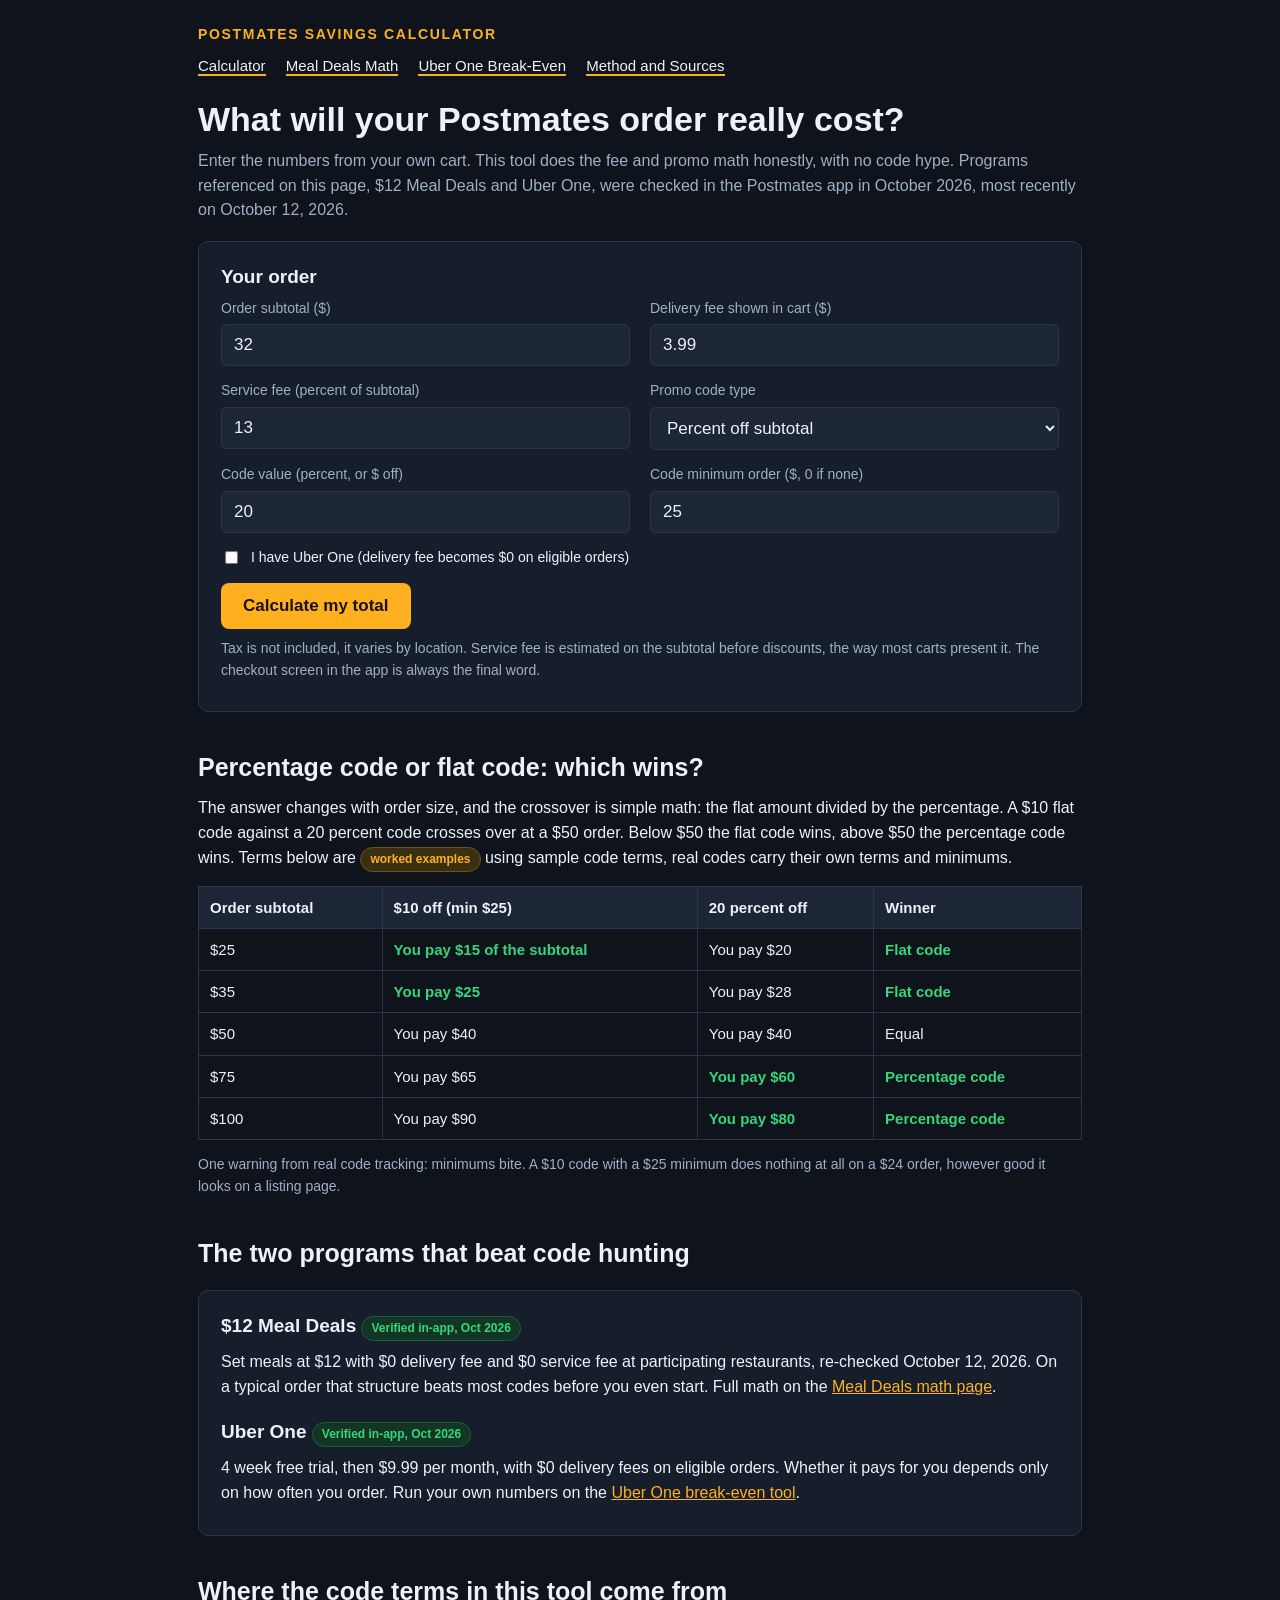
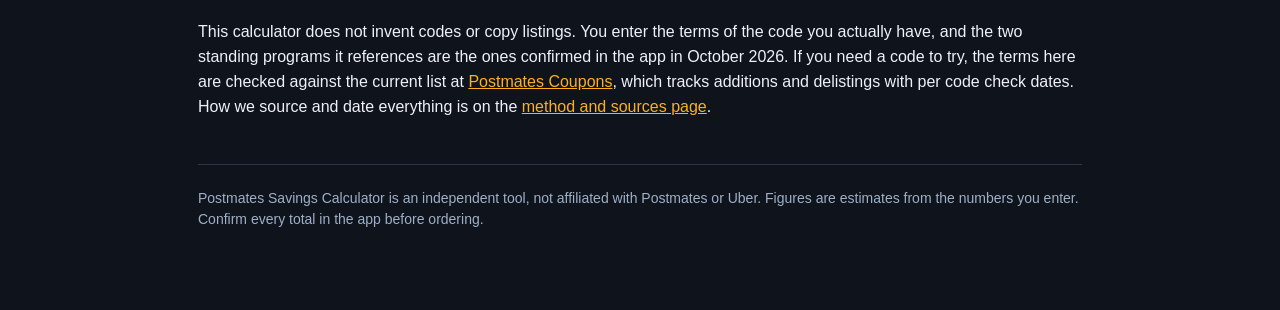
==== index.html @ 18f91fa7 "Build full calculator site: savings calculator, Meal Deals math, Uber One break-even tool, method pa" ====
<!DOCTYPE html>
<html lang="en">
<head>
<meta charset="UTF-8">
<meta name="viewport" content="width=device-width, initial-scale=1.0">
<title>Postmates Savings Calculator: What Your Order Really Costs (October 2026)</title>
<meta name="description" content="Free Postmates savings calculator. Enter your order, fees and any promo code to see your real total, compare percentage vs flat codes, and check Meal Deals and Uber One savings.">
<link rel="stylesheet" href="styles.css">
<script type="application/ld+json">
{
  "@context": "https://schema.org",
  "@type": "FAQPage",
  "mainEntity": [
    {"@type":"Question","name":"How does the Postmates savings calculator work?","acceptedAnswer":{"@type":"Answer","text":"Enter your order subtotal, the delivery fee and service fee shown in your cart, and the terms of any promo code you have. The calculator works out your total with the code, with Uber One, and with neither, and shows which option saves the most. It uses only your numbers, nothing is uploaded."}},
    {"@type":"Question","name":"Is a percentage code or a flat code better on Postmates?","acceptedAnswer":{"@type":"Answer","text":"It depends on order size. A flat code wins on small orders and a percentage code wins once the order passes the crossover point, which is the flat amount divided by the percentage. For a $10 flat code against a 20 percent code, the crossover is a $50 order."}},
    {"@type":"Question","name":"Do promo codes stack with Uber One on Postmates?","acceptedAnswer":{"@type":"Answer","text":"Stacking is decided by the app for each account and offer. This calculator shows the combined figure as an estimate so you can plan, and the app total at checkout is the final word."}}
  ]
}
</script>
</head>
<body>
<div class="wrap">
<header class="site">
  <div class="brand">Postmates Savings Calculator</div>
  <nav>
    <a href="index.html">Calculator</a>
    <a href="meal-deals-math.html">Meal Deals Math</a>
    <a href="uber-one-break-even.html">Uber One Break-Even</a>
    <a href="method.html">Method and Sources</a>
  </nav>
</header>

<h1>What will your Postmates order really cost?</h1>
<p class="muted">Enter the numbers from your own cart. This tool does the fee and promo math honestly, with no code hype. Programs referenced on this page, $12 Meal Deals and Uber One, were checked in the Postmates app in October 2026, most recently on October 12, 2026.</p>

<div class="panel">
  <h3 style="margin-top:0">Your order</h3>
  <div class="grid">
    <div>
      <label for="subtotal">Order subtotal ($)</label>
      <input type="number" id="subtotal" value="32" min="0" step="0.01">
    </div>
    <div>
      <label for="delivery">Delivery fee shown in cart ($)</label>
      <input type="number" id="delivery" value="3.99" min="0" step="0.01">
    </div>
    <div>
      <label for="servicePct">Service fee (percent of subtotal)</label>
      <input type="number" id="servicePct" value="13" min="0" step="0.5">
    </div>
    <div>
      <label for="promoType">Promo code type</label>
      <select id="promoType">
        <option value="none">No code</option>
        <option value="percent" selected>Percent off subtotal</option>
        <option value="flat">Flat amount off</option>
      </select>
    </div>
    <div>
      <label for="promoValue">Code value (percent, or $ off)</label>
      <input type="number" id="promoValue" value="20" min="0" step="0.5">
    </div>
    <div>
      <label for="promoMin">Code minimum order ($, 0 if none)</label>
      <input type="number" id="promoMin" value="25" min="0" step="0.01">
    </div>
  </div>
  <p class="check" style="margin-top:14px">
    <input type="checkbox" id="uberOne">
    <label for="uberOne" style="margin:0;color:var(--ink)">I have Uber One (delivery fee becomes $0 on eligible orders)</label>
  </p>
  <button class="calc" id="go">Calculate my total</button>
  <div class="result" id="result" hidden></div>
  <p class="small">Tax is not included, it varies by location. Service fee is estimated on the subtotal before discounts, the way most carts present it. The checkout screen in the app is always the final word.</p>
</div>

<h2>Percentage code or flat code: which wins?</h2>
<p>The answer changes with order size, and the crossover is simple math: the flat amount divided by the percentage. A $10 flat code against a 20 percent code crosses over at a $50 order. Below $50 the flat code wins, above $50 the percentage code wins. Terms below are <span class="tag example">worked examples</span> using sample code terms, real codes carry their own terms and minimums.</p>
<table>
  <thead><tr><th>Order subtotal</th><th>$10 off (min $25)</th><th>20 percent off</th><th>Winner</th></tr></thead>
  <tbody>
    <tr><td>$25</td><td class="win">You pay $15 of the subtotal</td><td>You pay $20</td><td class="win">Flat code</td></tr>
    <tr><td>$35</td><td class="win">You pay $25</td><td>You pay $28</td><td class="win">Flat code</td></tr>
    <tr><td>$50</td><td>You pay $40</td><td>You pay $40</td><td>Equal</td></tr>
    <tr><td>$75</td><td>You pay $65</td><td class="win">You pay $60</td><td class="win">Percentage code</td></tr>
    <tr><td>$100</td><td>You pay $90</td><td class="win">You pay $80</td><td class="win">Percentage code</td></tr>
  </tbody>
</table>
<p class="small">One warning from real code tracking: minimums bite. A $10 code with a $25 minimum does nothing at all on a $24 order, however good it looks on a listing page.</p>

<h2>The two programs that beat code hunting</h2>
<div class="panel">
  <h3 style="margin-top:0">$12 Meal Deals <span class="tag">Verified in-app, Oct 2026</span></h3>
  <p>Set meals at $12 with $0 delivery fee and $0 service fee at participating restaurants, re-checked October 12, 2026. On a typical order that structure beats most codes before you even start. Full math on the <a href="meal-deals-math.html">Meal Deals math page</a>.</p>
  <h3>Uber One <span class="tag">Verified in-app, Oct 2026</span></h3>
  <p>4 week free trial, then $9.99 per month, with $0 delivery fees on eligible orders. Whether it pays for you depends only on how often you order. Run your own numbers on the <a href="uber-one-break-even.html">Uber One break-even tool</a>.</p>
</div>

<h2>Where the code terms in this tool come from</h2>
<p>This calculator does not invent codes or copy listings. You enter the terms of the code you actually have, and the two standing programs it references are the ones confirmed in the app in October 2026. If you need a code to try, the terms here are checked against the current list at <a href="https://postmatescoupons.us/">Postmates Coupons</a>, which tracks additions and delistings with per code check dates. How we source and date everything is on the <a href="method.html">method and sources page</a>.</p>

<footer>
  <p>Postmates Savings Calculator is an independent tool, not affiliated with Postmates or Uber. Figures are estimates from the numbers you enter. Confirm every total in the app before ordering.</p>
</footer>
</div>
<script src="app.js"></script>
</body>
</html>
---- styles.css ----
:root{
  --bg:#0e131c; --panel:#161e2c; --panel2:#1c2637; --ink:#eef2f8; --muted:#9fb0c6;
  --accent:#ffb01f; --accent2:#37d67a; --line:#2a3648; --bad:#ff6b5e;
}
*{box-sizing:border-box}
body{margin:0;background:var(--bg);color:var(--ink);
  font-family:Arial,Helvetica,sans-serif;line-height:1.55}
.wrap{max-width:920px;margin:0 auto;padding:0 18px 70px}
header.site{padding:24px 0 6px}
.brand{font-weight:bold;letter-spacing:.12em;text-transform:uppercase;color:var(--accent);font-size:14px}
nav{margin-top:8px;font-size:15px}
nav a{color:var(--ink);text-decoration:none;margin-right:16px;border-bottom:2px solid var(--accent)}
nav a:hover{color:var(--accent)}
h1{font-size:34px;line-height:1.2;margin:16px 0 8px}
h2{font-size:25px;margin:36px 0 10px}
h3{font-size:19px;margin:18px 0 6px}
p{margin:9px 0}
.muted{color:var(--muted)} .small{font-size:14px;color:var(--muted)}
.panel{background:var(--panel);border:1px solid var(--line);border-radius:10px;padding:20px 22px;margin:18px 0}
.grid{display:grid;grid-template-columns:1fr 1fr;gap:14px 20px}
@media(max-width:640px){.grid{grid-template-columns:1fr}}
label{display:block;font-size:14px;color:var(--muted);margin-bottom:5px}
input,select{width:100%;background:var(--panel2);border:1px solid var(--line);color:var(--ink);
  border-radius:6px;padding:10px 12px;font-size:17px}
input:focus,select:focus{outline:2px solid var(--accent)}
.check{display:flex;align-items:center;gap:10px}
.check input{width:auto}
button.calc{background:var(--accent);color:#181200;border:0;border-radius:8px;
  padding:13px 22px;font-size:17px;font-weight:bold;cursor:pointer;margin-top:6px}
button.calc:hover{filter:brightness(1.1)}
.result{background:var(--panel2);border:1px solid var(--accent);border-radius:10px;padding:18px 22px;margin-top:18px}
.result .big{font-size:30px;font-weight:bold;color:var(--accent2)}
table{width:100%;border-collapse:collapse;margin:14px 0;font-size:15px}
th,td{border:1px solid var(--line);padding:9px 11px;text-align:left}
th{background:var(--panel2)}
td.win{color:var(--accent2);font-weight:bold}
.tag{display:inline-block;font-size:12px;padding:2px 9px;border-radius:20px;
  background:#123524;color:var(--accent2);border:1px solid #1f5c3a;font-weight:bold}
.tag.example{background:#3a2f10;color:var(--accent);border-color:#6b5518}
a{color:var(--accent)}
code{background:var(--panel2);padding:1px 6px;border-radius:3px}
footer{border-top:1px solid var(--line);margin-top:44px;padding-top:14px;font-size:14px;color:var(--muted)}
.warn{color:var(--bad);font-weight:bold}
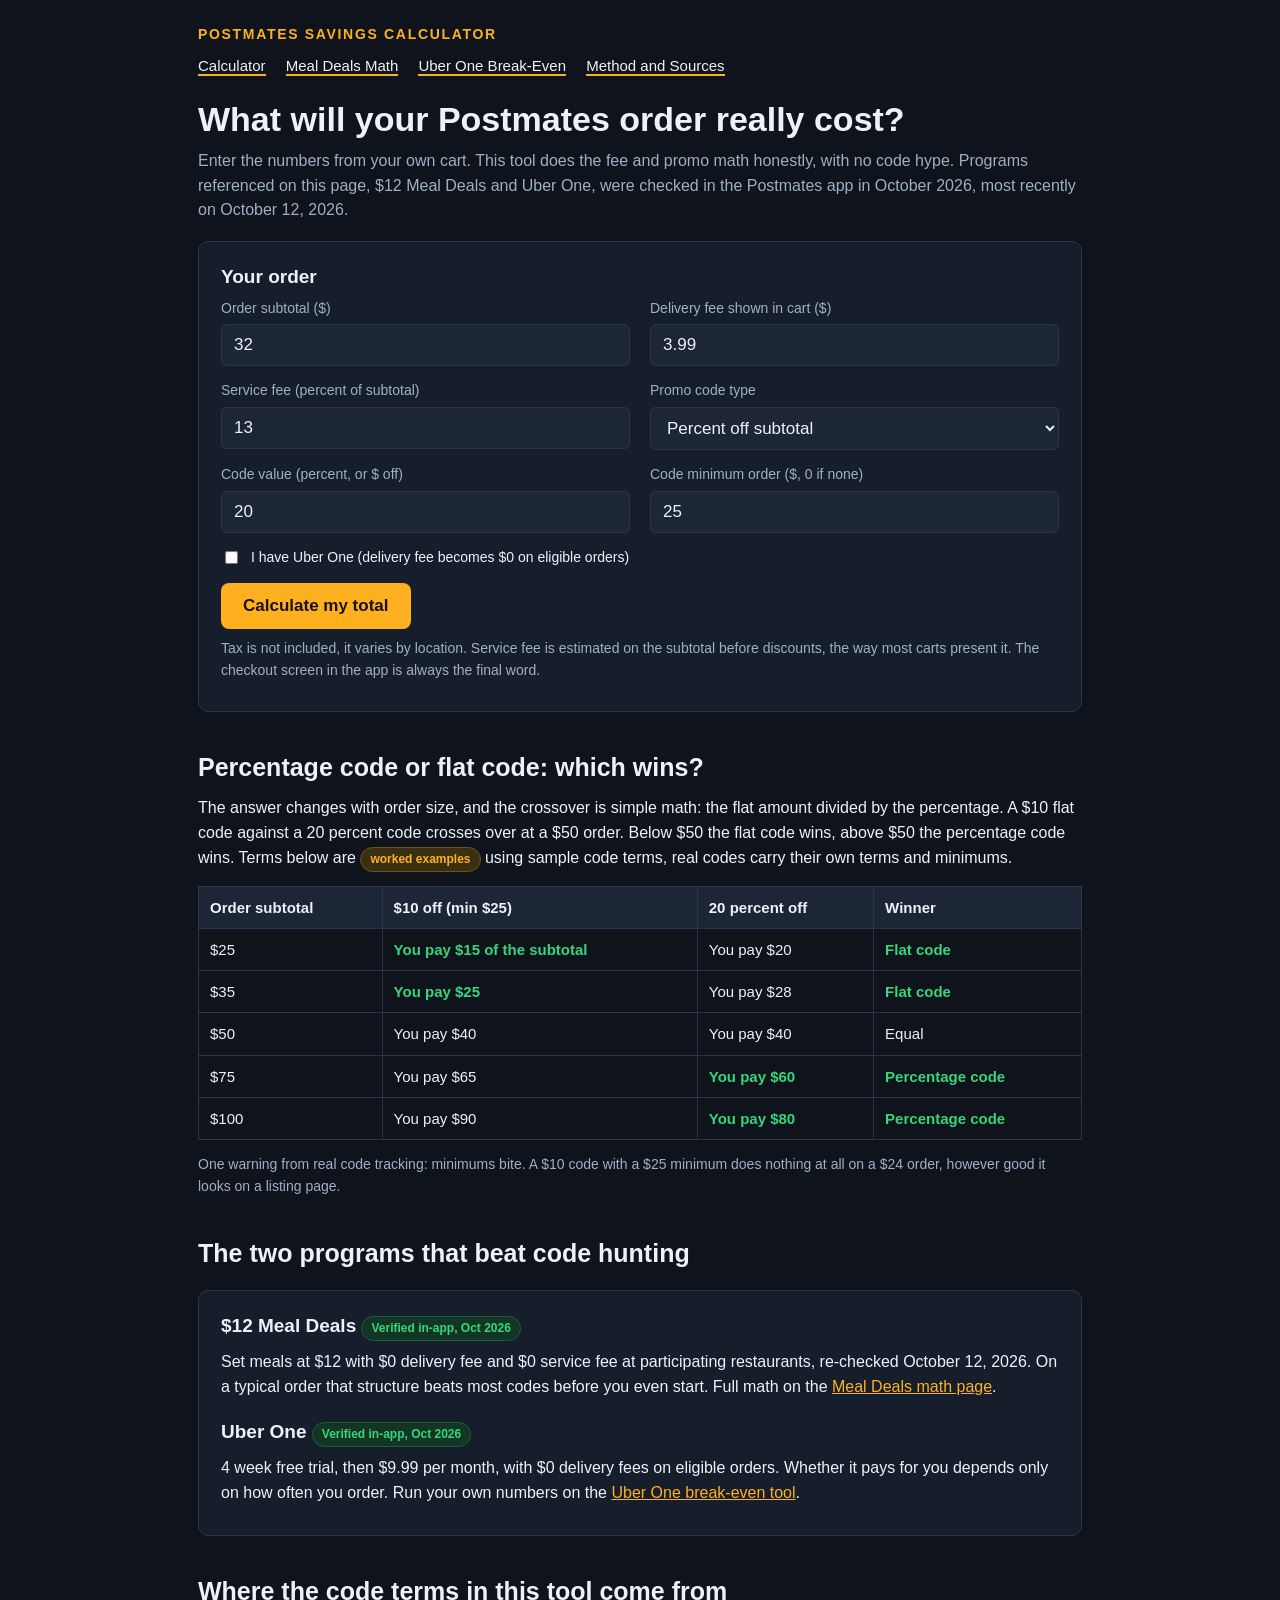
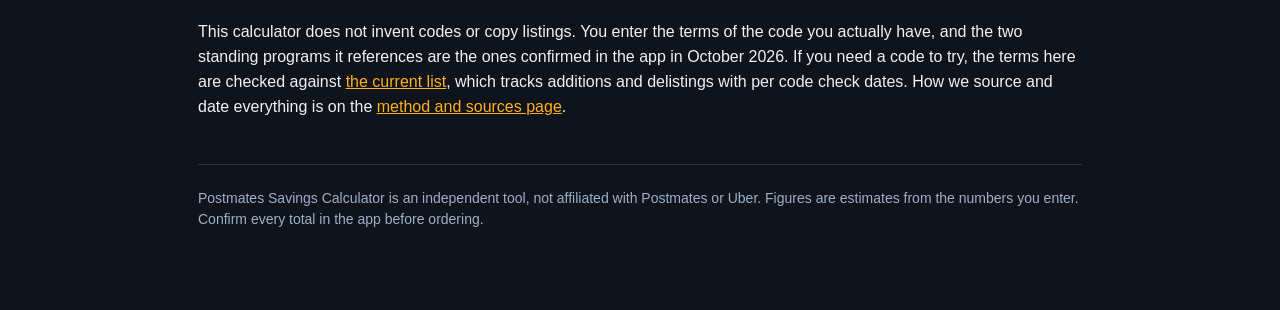
==== commit 488f3339: "Anchor text distribution fix: vary brand, naked URL, and descriptive anchors, no identical anchors a" ====
--- a/index.html
+++ b/index.html
@@ -5,6 +5,7 @@
 <meta name="viewport" content="width=device-width, initial-scale=1.0">
 <title>Postmates Savings Calculator: What Your Order Really Costs (October 2026)</title>
 <meta name="description" content="Free Postmates savings calculator. Enter your order, fees and any promo code to see your real total, compare percentage vs flat codes, and check Meal Deals and Uber One savings.">
+<link rel="canonical" href="https://postmates-savings-calculator.netlify.app/">
 <link rel="stylesheet" href="styles.css">
 <script type="application/ld+json">
 {
@@ -97,7 +98,7 @@
 </div>
 
 <h2>Where the code terms in this tool come from</h2>
-<p>This calculator does not invent codes or copy listings. You enter the terms of the code you actually have, and the two standing programs it references are the ones confirmed in the app in October 2026. If you need a code to try, the terms here are checked against the current list at <a href="https://postmatescoupons.us/">Postmates Coupons</a>, which tracks additions and delistings with per code check dates. How we source and date everything is on the <a href="method.html">method and sources page</a>.</p>
+<p>This calculator does not invent codes or copy listings. You enter the terms of the code you actually have, and the two standing programs it references are the ones confirmed in the app in October 2026. If you need a code to try, the terms here are checked against <a href="https://postmatescoupons.us/">the current list</a>, which tracks additions and delistings with per code check dates. How we source and date everything is on the <a href="method.html">method and sources page</a>.</p>
 
 <footer>
   <p>Postmates Savings Calculator is an independent tool, not affiliated with Postmates or Uber. Figures are estimates from the numbers you enter. Confirm every total in the app before ordering.</p>
